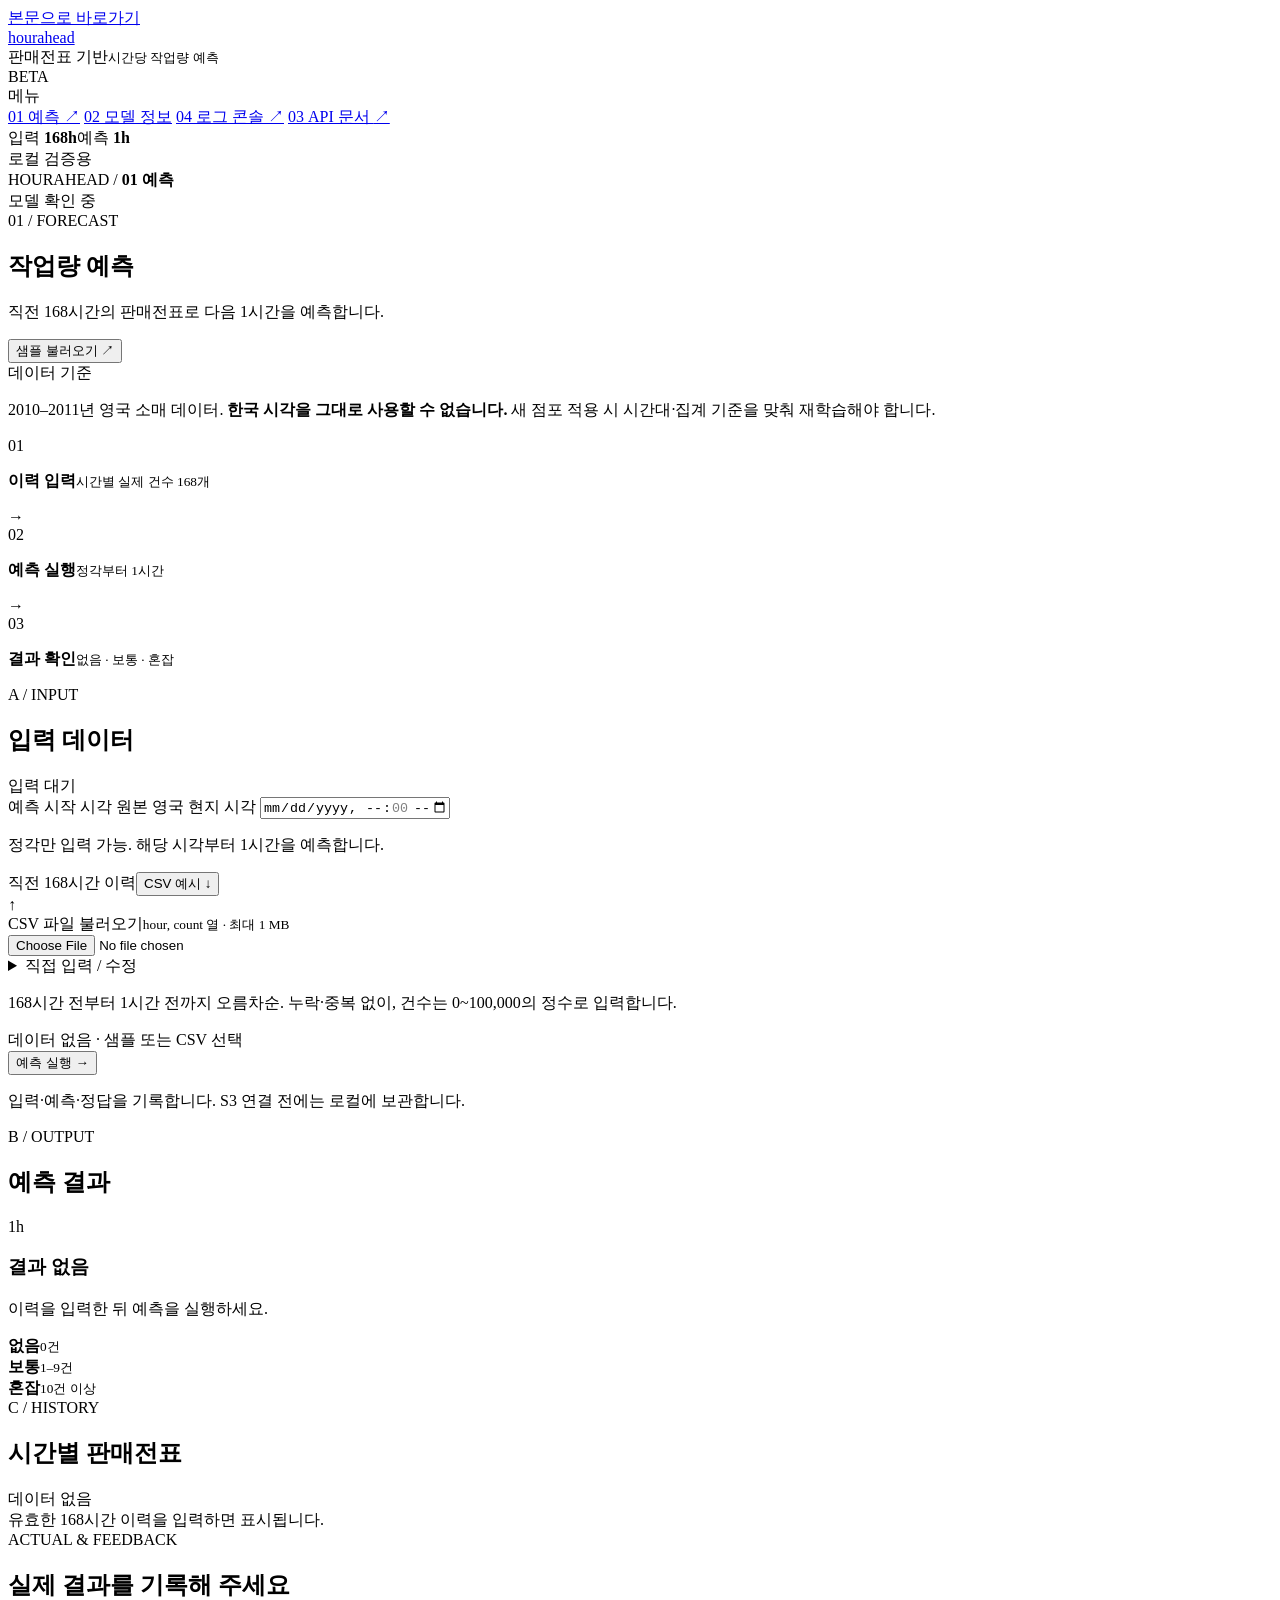
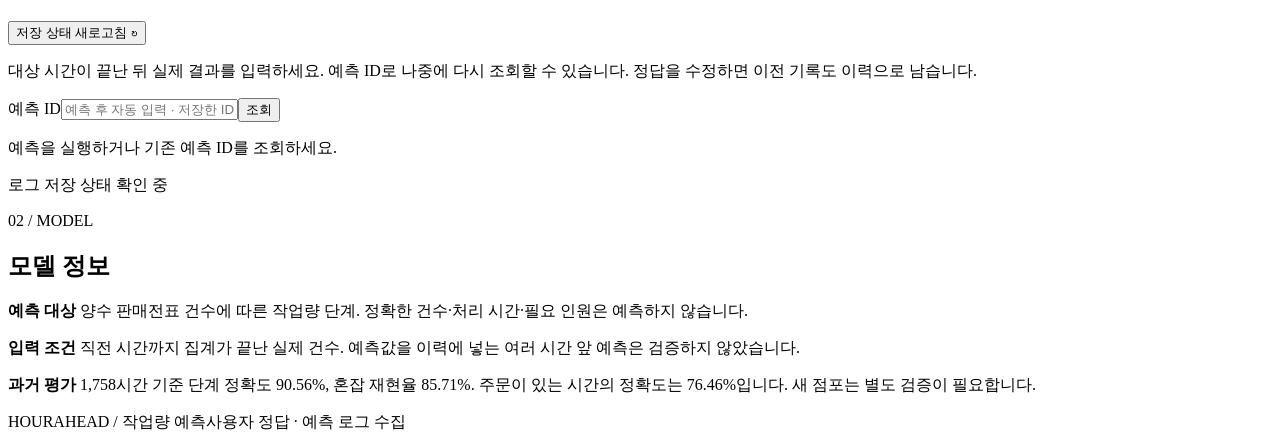
==== workload/static/index.html @ d8a33735 "Add workload dashboard, durable feedback logs and local log console Include independent review fixes" ====
<!doctype html>
<html lang="ko">
<head>
  <meta charset="utf-8">
  <meta name="viewport" content="width=device-width, initial-scale=1">
  <meta name="description" content="직전 168시간의 판매전표로 다음 1시간의 작업량 단계를 예측합니다.">
  <title>Hourahead · 시간당 작업량 예측</title>
  <link rel="icon" href="data:image/svg+xml,%3Csvg xmlns='http://www.w3.org/2000/svg' viewBox='0 0 32 32'%3E%3Crect width='32' height='32' fill='%23f3f0e6'/%3E%3Ccircle cx='12' cy='12' r='9' fill='%23cb3427'/%3E%3Crect x='16' y='16' width='13' height='13' fill='%232149be'/%3E%3C/svg%3E">
  <link rel="stylesheet" href="/static/styles.css">
  <link rel="stylesheet" href="/static/bauhaus.css">
  <script type="module" src="/static/app.mjs"></script>
</head>
<body>
  <a class="skip" href="#main">본문으로 바로가기</a>
  <aside class="sidebar" aria-label="서비스 안내">
    <a class="brand" href="/" aria-label="Hourahead 홈"><span class="brand-icon" aria-hidden="true"></span> hourahead</a>
    <div class="workspace"><div>판매전표 기반<small>시간당 작업량 예측</small></div><span class="version">BETA</span></div>
    <div class="nav-label">메뉴</div>
    <nav>
      <a class="nav-item active" href="#main" aria-current="page"><span aria-hidden="true">01</span> 예측 <span class="nav-arrow" aria-hidden="true">↗</span></a>
      <a class="nav-item" href="#guide"><span aria-hidden="true">02</span> 모델 정보</a>
      <a class="nav-item" href="/log-console"><span aria-hidden="true">04</span> 로그 콘솔 <span class="nav-arrow" aria-hidden="true">↗</span></a>
      <a class="nav-item" href="/docs" target="_blank" rel="noopener"><span aria-hidden="true">03</span> API 문서 <span class="nav-arrow" aria-hidden="true">↗</span></a>
    </nav>
    <div class="sidebar-note"><div class="geometry" aria-hidden="true"><span></span><span></span><span></span></div><div class="side-spec"><span>입력 <strong>168h</strong></span><span>예측 <strong>1h</strong></span></div></div>
    <div class="sidebar-foot"><span class="status-dot" aria-hidden="true"></span> 로컬 검증용</div>
  </aside>
  <div class="page">
    <header class="topbar"><div>HOURAHEAD <span>/</span> <strong>01 예측</strong></div><div id="server-status" class="connection" role="status">모델 확인 중</div></header>
    <main id="main">
      <section class="page-heading">
        <div><div class="eyebrow">01 / FORECAST</div><h1>작업량 예측</h1><p>직전 168시간의 판매전표로 다음 1시간을 예측합니다.</p></div>
        <button id="load-example" class="button secondary" type="button">샘플 불러오기 <span aria-hidden="true">↗</span></button>
      </section>
      <div class="context-strip"><span class="context-label">데이터 기준</span><p>2010–2011년 영국 소매 데이터. <strong>한국 시각을 그대로 사용할 수 없습니다.</strong> 새 점포 적용 시 시간대·집계 기준을 맞춰 재학습해야 합니다.</p></div>
      <section class="workflow" aria-label="예측 방법">
        <div><span class="step-number">01</span><p><strong>이력 입력</strong><small>시간별 실제 건수 168개</small></p></div>
        <span class="step-arrow" aria-hidden="true">→</span>
        <div><span class="step-number">02</span><p><strong>예측 실행</strong><small>정각부터 1시간</small></p></div>
        <span class="step-arrow" aria-hidden="true">→</span>
        <div><span class="step-number">03</span><p><strong>결과 확인</strong><small>없음 · 보통 · 혼잡</small></p></div>
      </section>
      <div class="main-grid">
        <section class="card input-card" aria-labelledby="input-title">
          <div class="card-heading"><div><span class="section-kicker">A / INPUT</span><h2 id="input-title">입력 데이터</h2></div><span id="source-badge" class="tag">입력 대기</span></div>
          <form id="forecast-form">
            <label class="field-label" for="target-hour">예측 시작 시각 <span>원본 영국 현지 시각</span></label>
            <input id="target-hour" name="target_hour" type="datetime-local" step="3600" min="0001-01-08T00:00" max="9999-12-31T23:00" required aria-describedby="target-help">
            <p id="target-help" class="field-help">정각만 입력 가능. 해당 시각부터 1시간을 예측합니다.</p>
            <div class="label-row"><label class="field-label" for="history">직전 168시간 이력</label><button id="download-example" type="button" class="text-button">CSV 예시 ↓</button></div>
            <div class="upload-box"><span class="upload-icon" aria-hidden="true">↑</span><div><label for="csv-file">CSV 파일 불러오기</label><small id="file-name">hour, count 열 · 최대 1 MB</small></div><input id="csv-file" type="file" accept=".csv,text/csv" aria-label="판매전표 CSV 파일 선택"></div>
            <details id="csv-editor"><summary>직접 입력 / 수정</summary><textarea id="history" spellcheck="false" aria-label="판매전표 CSV 내용" aria-describedby="csv-help" placeholder="hour,count&#10;2011-09-20T06:00:00,0&#10;2011-09-20T07:00:00,0&#10;…" rows="7"></textarea></details>
            <p id="csv-help" class="field-help">168시간 전부터 1시간 전까지 오름차순. 누락·중복 없이, 건수는 0~100,000의 정수로 입력합니다.</p>
            <div id="input-status" class="input-status" role="status">데이터 없음 · 샘플 또는 CSV 선택</div>
            <div id="form-error" class="error-message" role="alert" hidden></div>
            <button id="predict-button" type="submit" class="button primary">예측 실행 <span aria-hidden="true">→</span></button>
            <p class="privacy-note">입력·예측·정답을 기록합니다. S3 연결 전에는 로컬에 보관합니다.</p>
          </form>
        </section>
        <section class="card result-card" aria-labelledby="result-title">
          <div class="card-heading"><div><span class="section-kicker">B / OUTPUT</span><h2 id="result-title">예측 결과</h2></div><span class="tag dark">1h</span></div>
          <div id="result-empty" class="result-empty"><div class="empty-art" aria-hidden="true"><span></span><span></span><span></span></div><h3>결과 없음</h3><p>이력을 입력한 뒤 예측을 실행하세요.</p></div>
          <div id="result" hidden aria-live="polite" aria-atomic="true">
            <p id="result-period" class="result-period"></p><div class="stage-line"><h3 id="result-stage"></h3><span id="result-range" class="stage-range"></span></div>
            <p id="result-action" class="result-action"></p>
            <div class="probabilities"><div class="probability-heading">단계별 예측 확률 <span>모델 출력</span></div><div id="probability-bars"></div></div>
            <p class="probability-note">확률은 보정되지 않은 모델 출력이며, 정답을 보장하는 신뢰도가 아닙니다.</p>
            <div class="result-meta"><span id="result-source"></span><span id="result-version"></span></div>
          </div>
          <div class="stage-legend"><div><span class="legend-dot idle"></span><strong>없음</strong><small>0건</small></div><div><span class="legend-dot normal"></span><strong>보통</strong><small>1–9건</small></div><div><span class="legend-dot busy"></span><strong>혼잡</strong><small>10건 이상</small></div></div>
        </section>
      </div>
      <section class="card history-card" aria-labelledby="history-title"><div class="card-heading"><div><span class="section-kicker">C / HISTORY</span><h2 id="history-title">시간별 판매전표</h2></div><span id="history-summary" class="history-summary">데이터 없음</span></div><div id="chart-empty" class="chart-empty">유효한 168시간 이력을 입력하면 표시됩니다.</div><div id="history-chart" hidden></div></section>
      <section class="card feedback-card" aria-labelledby="feedback-title">
        <div class="card-heading"><div><span class="section-kicker">ACTUAL &amp; FEEDBACK</span><h2 id="feedback-title">실제 결과를 기록해 주세요</h2></div><button id="refresh-logs" class="text-button" type="button">저장 상태 새로고침 ↻</button></div>
        <p class="field-help">대상 시간이 끝난 뒤 실제 결과를 입력하세요. 예측 ID로 나중에 다시 조회할 수 있습니다. 정답을 수정하면 이전 기록도 이력으로 남습니다.</p>
        <form id="prediction-lookup" class="lookup-row"><label for="prediction-id" class="field-label">예측 ID</label><input id="prediction-id" type="text" required autocomplete="off" placeholder="예측 후 자동 입력 · 저장한 ID로 다시 조회" pattern="[0-9a-fA-F]{8}-[0-9a-fA-F]{4}-[0-9a-fA-F]{4}-[0-9a-fA-F]{4}-[0-9a-fA-F]{12}"><button id="lookup-button" class="button secondary" type="submit">조회</button></form>
        <p id="feedback-context" class="field-help">예측을 실행하거나 기존 예측 ID를 조회하세요.</p><p id="prediction-delivery" class="field-help"></p>
        <form id="feedback-form" hidden>
          <fieldset id="feedback-fields"><legend>사용자 정답</legend><div class="feedback-fields">
            <div><label for="feedback-kind" class="field-label">정답 입력 방식</label><select id="feedback-kind"><option value="actual_count">실제 판매전표 건수</option><option value="actual_stage">실제 작업량 단계</option><option value="correctness">예측이 맞았나요? (T/F)</option></select></div>
            <div><label for="feedback-count" class="field-label">실제 건수</label><input id="feedback-count" type="number" min="0" max="100000" step="1" required placeholder="예: 12"></div>
            <div hidden><label for="feedback-stage" class="field-label">실제 작업량 단계</label><select id="feedback-stage" required disabled><option value="">선택하세요</option><option value="idle">없음 (0건)</option><option value="normal">보통 (1–9건)</option><option value="busy">혼잡 (10건 이상)</option></select></div>
            <div hidden><label for="feedback-correctness" class="field-label">예측 단계에 대한 사용자 판정</label><select id="feedback-correctness" required disabled><option value="">선택하세요</option><option value="true">맞음 (T)</option><option value="false">틀림 (F)</option></select></div>
          </div></fieldset><p class="field-help">T/F는 예측 단계의 정오 판정입니다. 실제 건수·실제 단계와 구분해서 기록하며, 정답을 모델 입력에 섞지 않습니다.</p>
          <button id="save-feedback" class="button primary" type="submit">정답 저장하기 →</button>
        </form>
        <div id="feedback-error" class="error-message" role="alert" hidden></div><p id="feedback-result" class="feedback-result" role="status"></p><p id="log-summary" class="log-summary" role="status">로그 저장 상태 확인 중</p>
      </section>
      <section id="guide" class="guide"><div><span class="section-kicker">02 / MODEL</span><h2>모델 정보</h2></div><div class="guide-copy"><p><strong>예측 대상</strong> 양수 판매전표 건수에 따른 작업량 단계. 정확한 건수·처리 시간·필요 인원은 예측하지 않습니다.</p><p><strong>입력 조건</strong> 직전 시간까지 집계가 끝난 실제 건수. 예측값을 이력에 넣는 여러 시간 앞 예측은 검증하지 않았습니다.</p><p><strong>과거 평가</strong> 1,758시간 기준 단계 정확도 90.56%, 혼잡 재현율 85.71%. 주문이 있는 시간의 정확도는 76.46%입니다. 새 점포는 별도 검증이 필요합니다.</p></div></section>
      <footer><span>HOURAHEAD <span class="footer-separator">/</span> 작업량 예측</span><span>사용자 정답 · 예측 로그 수집</span></footer>
      <noscript><p class="error-message">이 화면에서 예측하려면 JavaScript를 활성화하세요. API는 /docs에서 확인할 수 있습니다.</p></noscript>
    </main>
  </div>
</body>
</html>
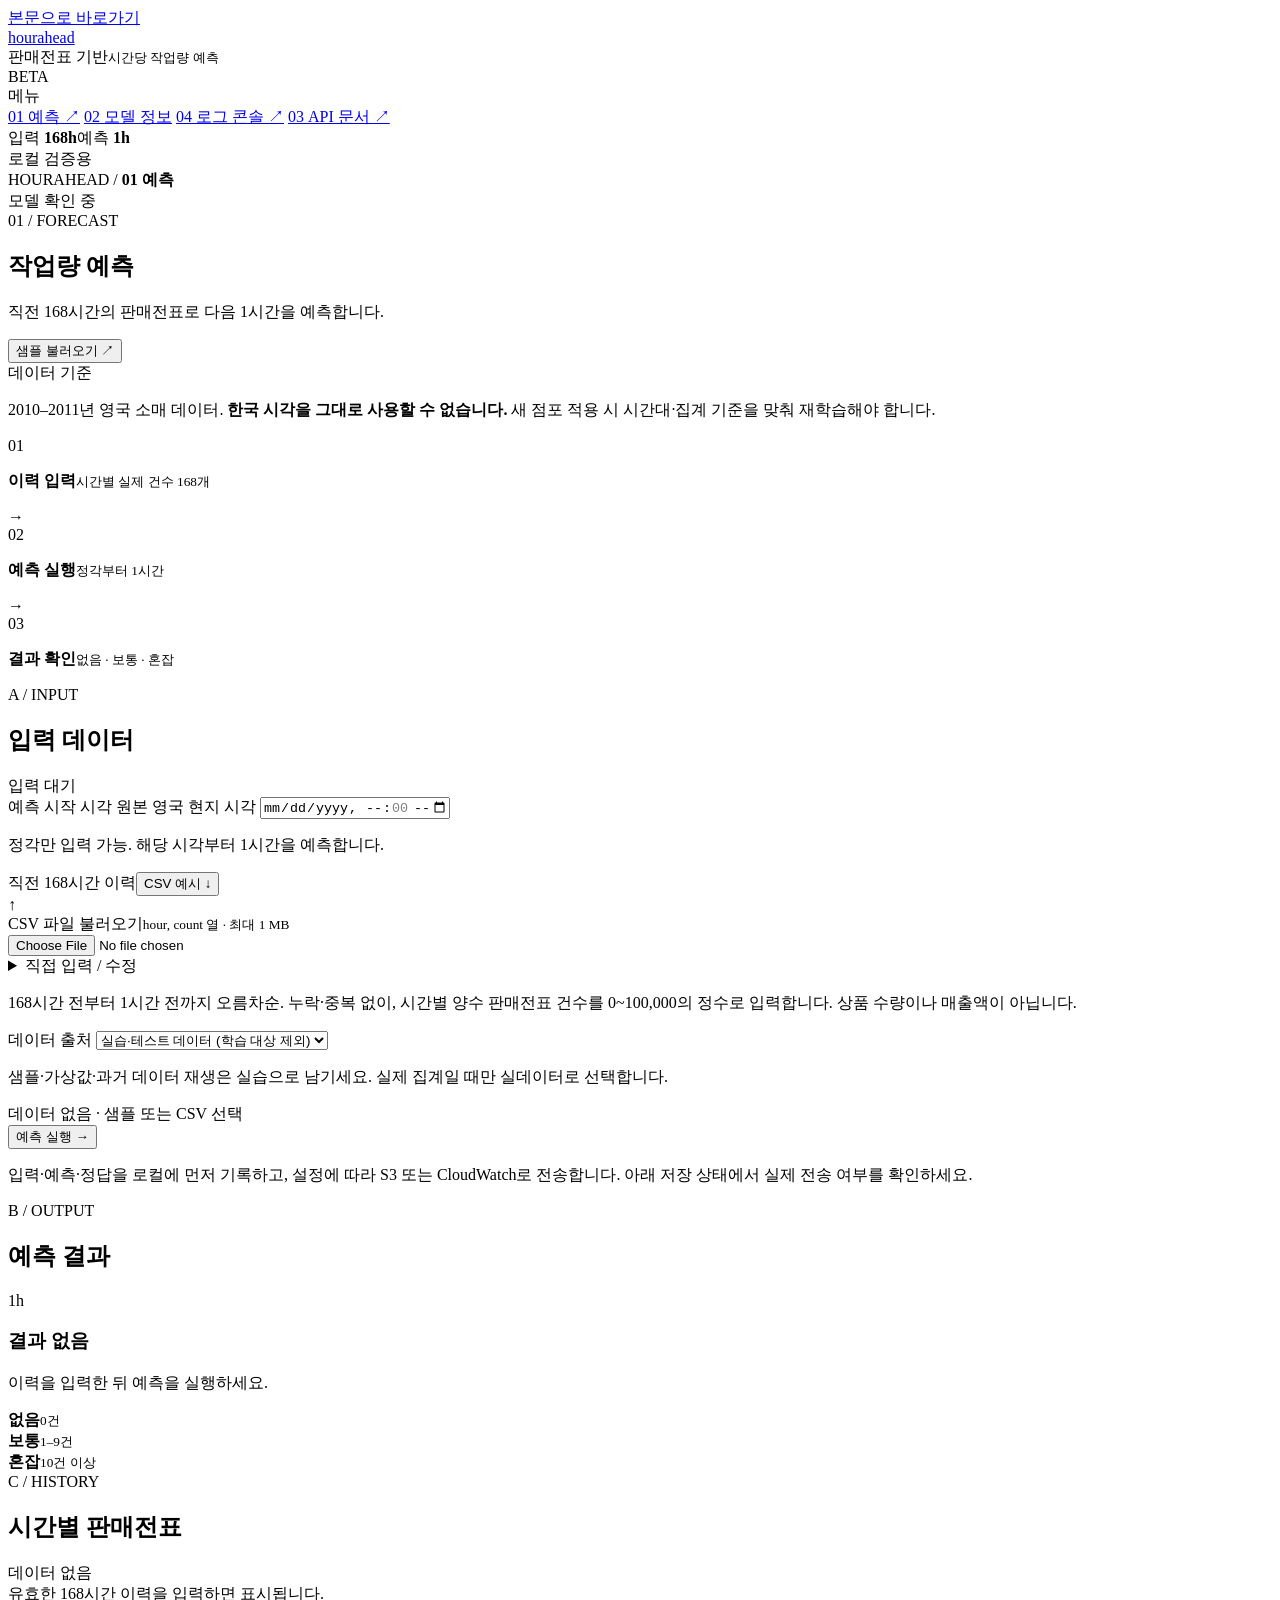
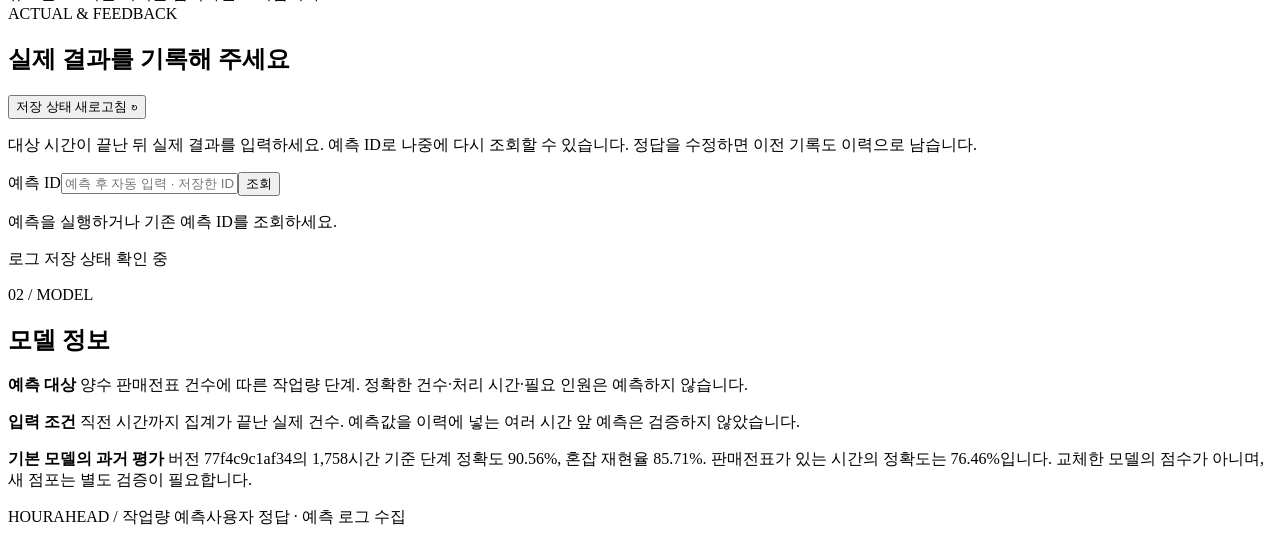
==== commit 0429e7aa: "Align service data provenance and add reproducible Windows recipient deployment" ====
--- a/workload/static/index.html
+++ b/workload/static/index.html
@@ -50,11 +50,14 @@
             <div class="label-row"><label class="field-label" for="history">직전 168시간 이력</label><button id="download-example" type="button" class="text-button">CSV 예시 ↓</button></div>
             <div class="upload-box"><span class="upload-icon" aria-hidden="true">↑</span><div><label for="csv-file">CSV 파일 불러오기</label><small id="file-name">hour, count 열 · 최대 1 MB</small></div><input id="csv-file" type="file" accept=".csv,text/csv" aria-label="판매전표 CSV 파일 선택"></div>
             <details id="csv-editor"><summary>직접 입력 / 수정</summary><textarea id="history" spellcheck="false" aria-label="판매전표 CSV 내용" aria-describedby="csv-help" placeholder="hour,count&#10;2011-09-20T06:00:00,0&#10;2011-09-20T07:00:00,0&#10;…" rows="7"></textarea></details>
-            <p id="csv-help" class="field-help">168시간 전부터 1시간 전까지 오름차순. 누락·중복 없이, 건수는 0~100,000의 정수로 입력합니다.</p>
+            <p id="csv-help" class="field-help">168시간 전부터 1시간 전까지 오름차순. 누락·중복 없이, 시간별 양수 판매전표 건수를 0~100,000의 정수로 입력합니다. 상품 수량이나 매출액이 아닙니다.</p>
+            <label class="field-label" for="data-source">데이터 출처</label>
+            <select id="data-source" class="data-source-select" aria-describedby="source-help"><option value="demo" selected>실습·테스트 데이터 (학습 대상 제외)</option><option value="user">확인된 실제 판매 집계</option></select>
+            <p id="source-help" class="field-help">샘플·가상값·과거 데이터 재생은 실습으로 남기세요. 실제 집계일 때만 실데이터로 선택합니다.</p>
             <div id="input-status" class="input-status" role="status">데이터 없음 · 샘플 또는 CSV 선택</div>
             <div id="form-error" class="error-message" role="alert" hidden></div>
             <button id="predict-button" type="submit" class="button primary">예측 실행 <span aria-hidden="true">→</span></button>
-            <p class="privacy-note">입력·예측·정답을 기록합니다. S3 연결 전에는 로컬에 보관합니다.</p>
+            <p class="privacy-note">입력·예측·정답을 로컬에 먼저 기록하고, 설정에 따라 S3 또는 CloudWatch로 전송합니다. 아래 저장 상태에서 실제 전송 여부를 확인하세요.</p>
           </form>
         </section>
         <section class="card result-card" aria-labelledby="result-title">
@@ -87,7 +90,7 @@
         </form>
         <div id="feedback-error" class="error-message" role="alert" hidden></div><p id="feedback-result" class="feedback-result" role="status"></p><p id="log-summary" class="log-summary" role="status">로그 저장 상태 확인 중</p>
       </section>
-      <section id="guide" class="guide"><div><span class="section-kicker">02 / MODEL</span><h2>모델 정보</h2></div><div class="guide-copy"><p><strong>예측 대상</strong> 양수 판매전표 건수에 따른 작업량 단계. 정확한 건수·처리 시간·필요 인원은 예측하지 않습니다.</p><p><strong>입력 조건</strong> 직전 시간까지 집계가 끝난 실제 건수. 예측값을 이력에 넣는 여러 시간 앞 예측은 검증하지 않았습니다.</p><p><strong>과거 평가</strong> 1,758시간 기준 단계 정확도 90.56%, 혼잡 재현율 85.71%. 주문이 있는 시간의 정확도는 76.46%입니다. 새 점포는 별도 검증이 필요합니다.</p></div></section>
+      <section id="guide" class="guide"><div><span class="section-kicker">02 / MODEL</span><h2>모델 정보</h2></div><div class="guide-copy"><p><strong>예측 대상</strong> 양수 판매전표 건수에 따른 작업량 단계. 정확한 건수·처리 시간·필요 인원은 예측하지 않습니다.</p><p><strong>입력 조건</strong> 직전 시간까지 집계가 끝난 실제 건수. 예측값을 이력에 넣는 여러 시간 앞 예측은 검증하지 않았습니다.</p><p><strong>기본 모델의 과거 평가</strong> 버전 77f4c9c1af34의 1,758시간 기준 단계 정확도 90.56%, 혼잡 재현율 85.71%. 판매전표가 있는 시간의 정확도는 76.46%입니다. 교체한 모델의 점수가 아니며, 새 점포는 별도 검증이 필요합니다.</p></div></section>
       <footer><span>HOURAHEAD <span class="footer-separator">/</span> 작업량 예측</span><span>사용자 정답 · 예측 로그 수집</span></footer>
       <noscript><p class="error-message">이 화면에서 예측하려면 JavaScript를 활성화하세요. API는 /docs에서 확인할 수 있습니다.</p></noscript>
     </main>
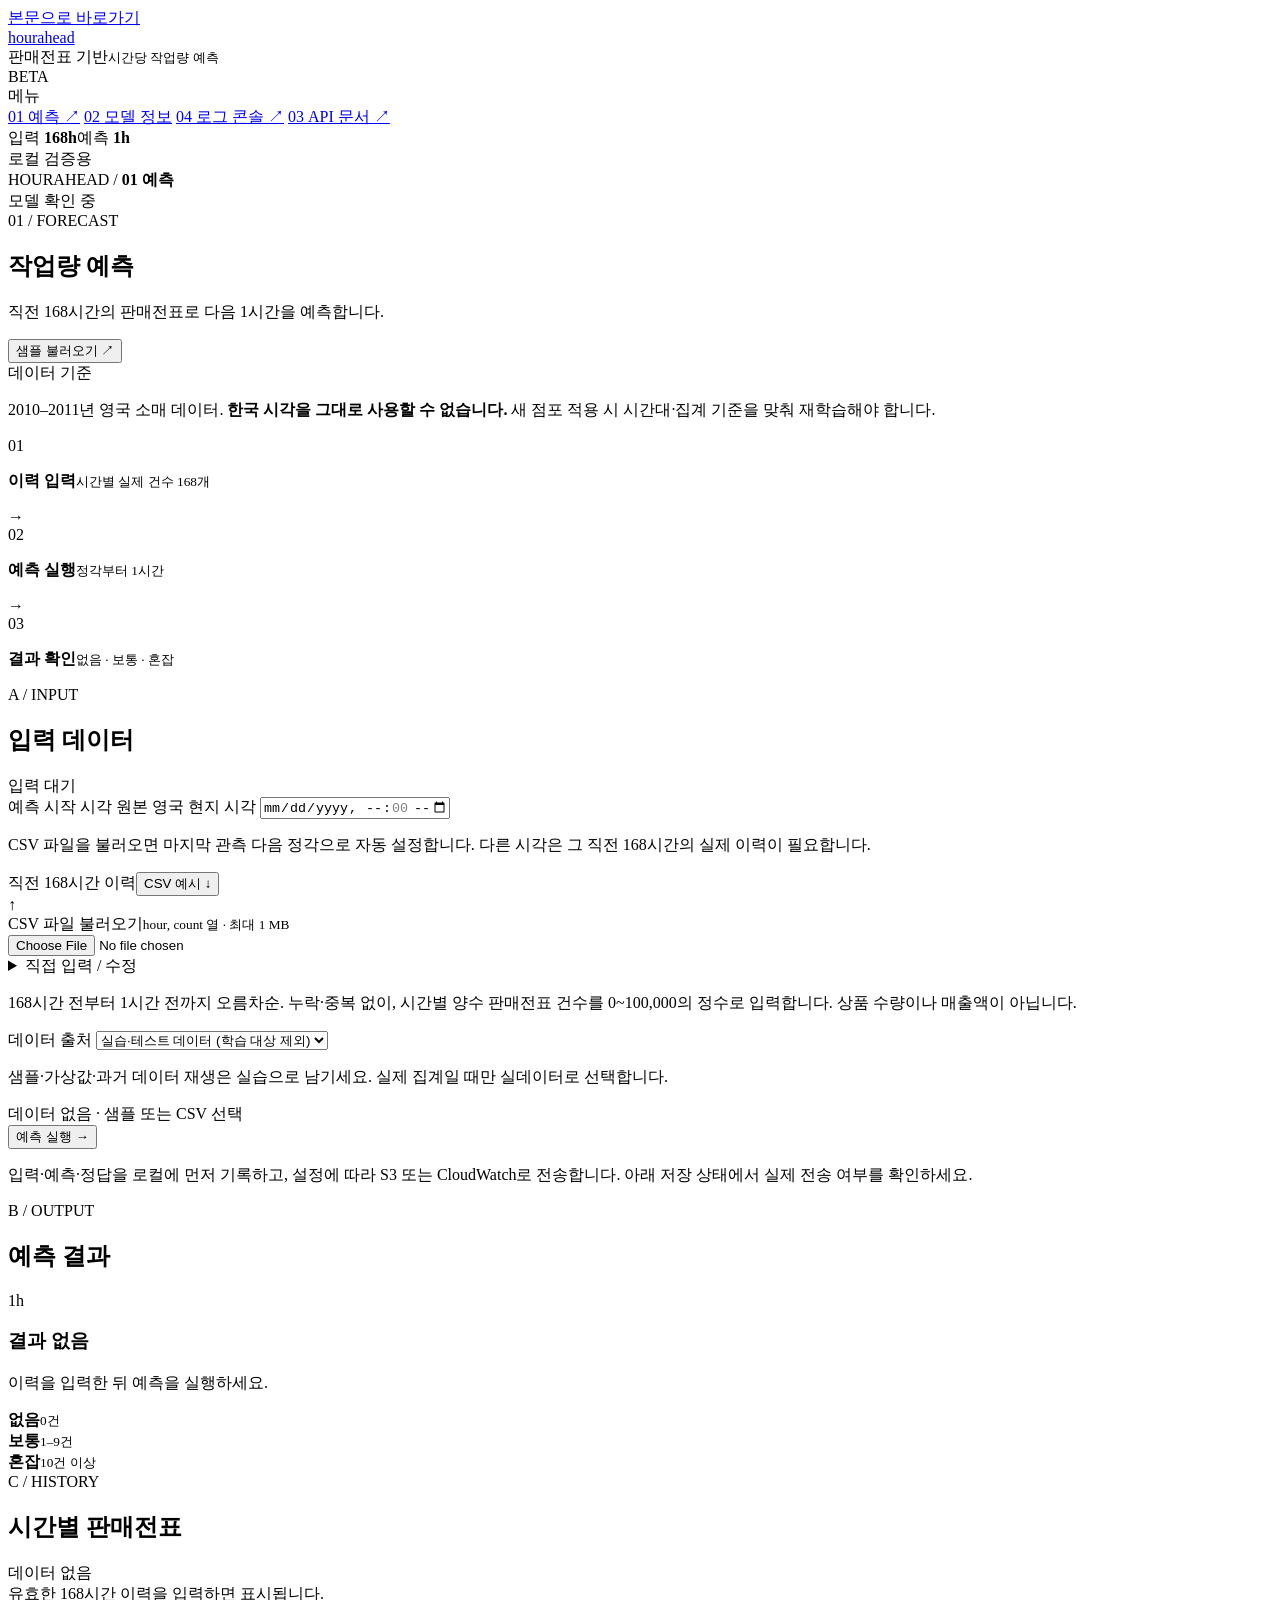
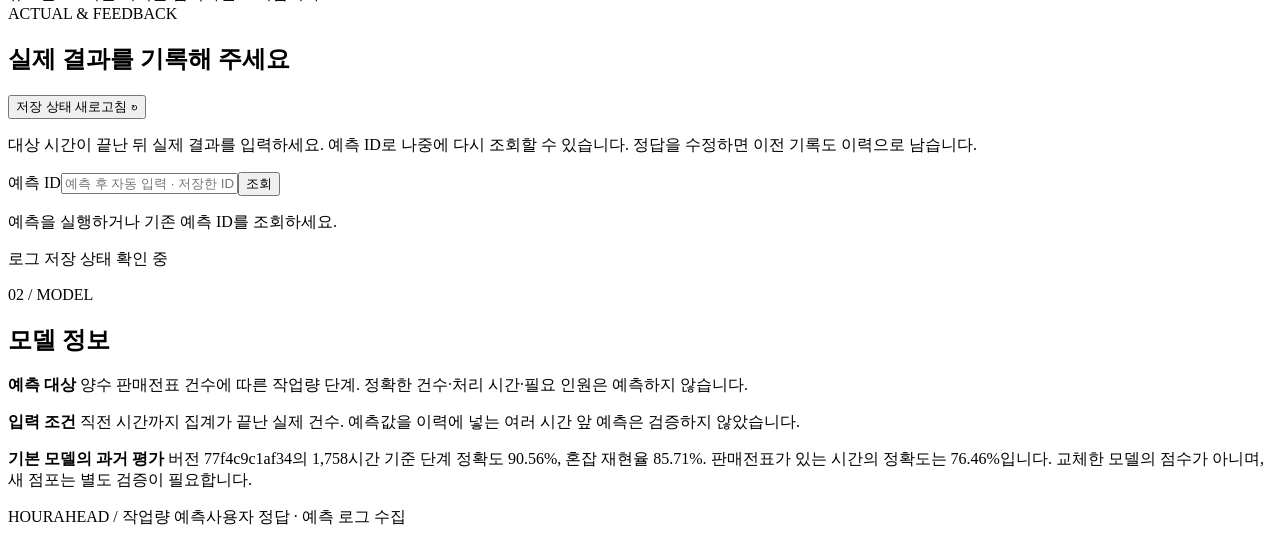
==== commit 2478cd9a: "fix: align forecast time with uploaded hourly history" ====
--- a/workload/static/index.html
+++ b/workload/static/index.html
@@ -46,7 +46,7 @@
           <form id="forecast-form">
             <label class="field-label" for="target-hour">예측 시작 시각 <span>원본 영국 현지 시각</span></label>
             <input id="target-hour" name="target_hour" type="datetime-local" step="3600" min="0001-01-08T00:00" max="9999-12-31T23:00" required aria-describedby="target-help">
-            <p id="target-help" class="field-help">정각만 입력 가능. 해당 시각부터 1시간을 예측합니다.</p>
+            <p id="target-help" class="field-help">CSV 파일을 불러오면 마지막 관측 다음 정각으로 자동 설정합니다. 다른 시각은 그 직전 168시간의 실제 이력이 필요합니다.</p>
             <div class="label-row"><label class="field-label" for="history">직전 168시간 이력</label><button id="download-example" type="button" class="text-button">CSV 예시 ↓</button></div>
             <div class="upload-box"><span class="upload-icon" aria-hidden="true">↑</span><div><label for="csv-file">CSV 파일 불러오기</label><small id="file-name">hour, count 열 · 최대 1 MB</small></div><input id="csv-file" type="file" accept=".csv,text/csv" aria-label="판매전표 CSV 파일 선택"></div>
             <details id="csv-editor"><summary>직접 입력 / 수정</summary><textarea id="history" spellcheck="false" aria-label="판매전표 CSV 내용" aria-describedby="csv-help" placeholder="hour,count&#10;2011-09-20T06:00:00,0&#10;2011-09-20T07:00:00,0&#10;…" rows="7"></textarea></details>
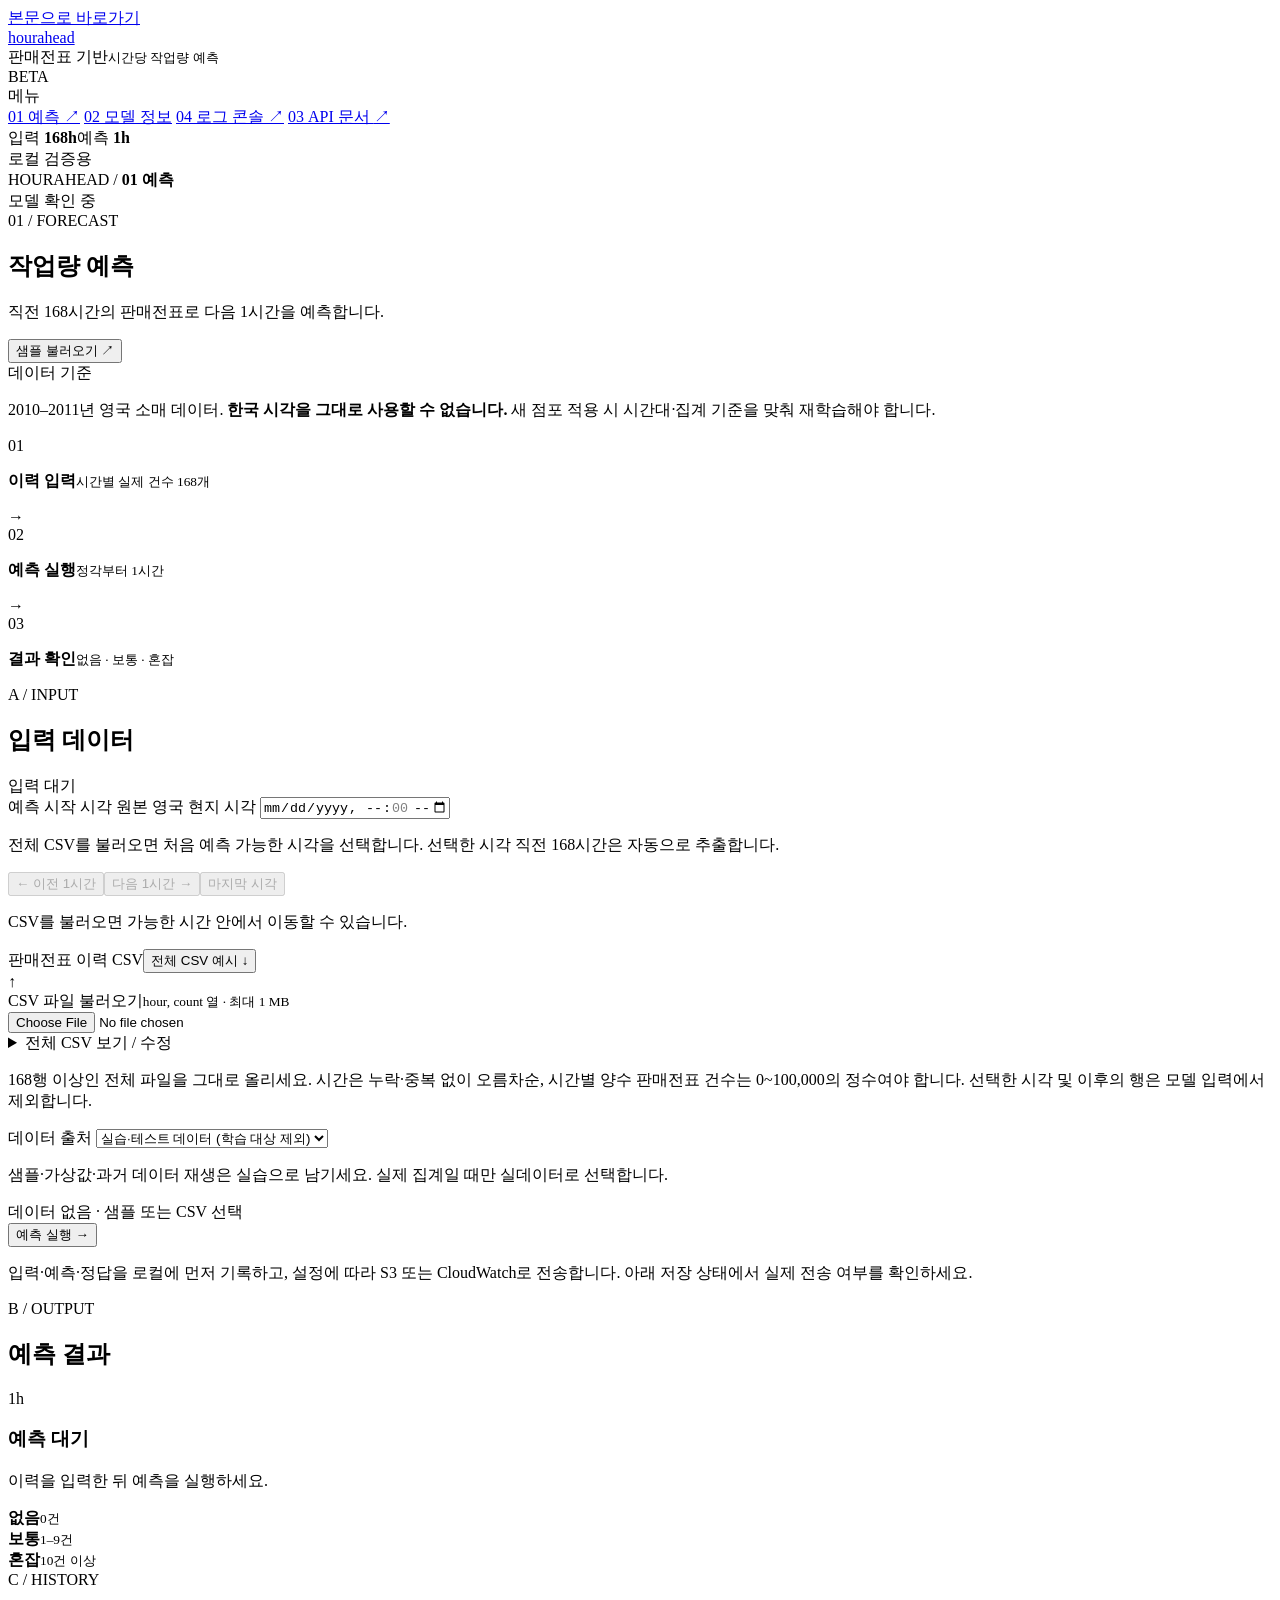
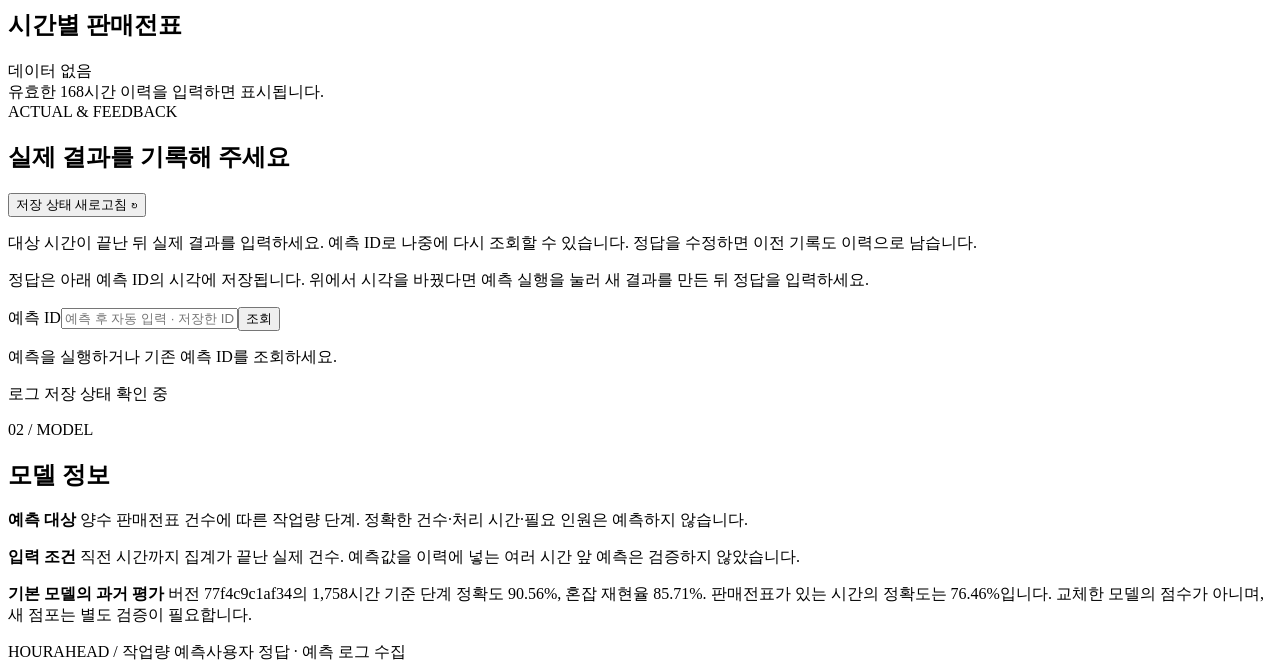
==== commit 0e8858a2: "feat: browse hourly forecasts from complete CSV history" ====
--- a/workload/static/index.html
+++ b/workload/static/index.html
@@ -46,11 +46,13 @@
           <form id="forecast-form">
             <label class="field-label" for="target-hour">예측 시작 시각 <span>원본 영국 현지 시각</span></label>
             <input id="target-hour" name="target_hour" type="datetime-local" step="3600" min="0001-01-08T00:00" max="9999-12-31T23:00" required aria-describedby="target-help">
-            <p id="target-help" class="field-help">CSV 파일을 불러오면 마지막 관측 다음 정각으로 자동 설정합니다. 다른 시각은 그 직전 168시간의 실제 이력이 필요합니다.</p>
-            <div class="label-row"><label class="field-label" for="history">직전 168시간 이력</label><button id="download-example" type="button" class="text-button">CSV 예시 ↓</button></div>
+            <p id="target-help" class="field-help">전체 CSV를 불러오면 처음 예측 가능한 시각을 선택합니다. 선택한 시각 직전 168시간은 자동으로 추출합니다.</p>
+            <div class="hour-navigation" role="group" aria-label="예측 시각 이동"><button id="previous-hour" type="button" disabled>← 이전 1시간</button><button id="next-hour" type="button" disabled>다음 1시간 →</button><button id="latest-hour" type="button" disabled>마지막 시각</button></div>
+            <p id="navigation-note" class="field-help">CSV를 불러오면 가능한 시간 안에서 이동할 수 있습니다.</p>
+            <div class="label-row"><label class="field-label" for="history">판매전표 이력 CSV</label><button id="download-example" type="button" class="text-button">전체 CSV 예시 ↓</button></div>
             <div class="upload-box"><span class="upload-icon" aria-hidden="true">↑</span><div><label for="csv-file">CSV 파일 불러오기</label><small id="file-name">hour, count 열 · 최대 1 MB</small></div><input id="csv-file" type="file" accept=".csv,text/csv" aria-label="판매전표 CSV 파일 선택"></div>
-            <details id="csv-editor"><summary>직접 입력 / 수정</summary><textarea id="history" spellcheck="false" aria-label="판매전표 CSV 내용" aria-describedby="csv-help" placeholder="hour,count&#10;2011-09-20T06:00:00,0&#10;2011-09-20T07:00:00,0&#10;…" rows="7"></textarea></details>
-            <p id="csv-help" class="field-help">168시간 전부터 1시간 전까지 오름차순. 누락·중복 없이, 시간별 양수 판매전표 건수를 0~100,000의 정수로 입력합니다. 상품 수량이나 매출액이 아닙니다.</p>
+            <details id="csv-editor"><summary>전체 CSV 보기 / 수정</summary><textarea id="history" spellcheck="false" aria-label="판매전표 CSV 내용" aria-describedby="csv-help" placeholder="hour,count&#10;2011-09-20T06:00:00,0&#10;2011-09-20T07:00:00,0&#10;…" rows="7"></textarea></details>
+            <p id="csv-help" class="field-help">168행 이상인 전체 파일을 그대로 올리세요. 시간은 누락·중복 없이 오름차순, 시간별 양수 판매전표 건수는 0~100,000의 정수여야 합니다. 선택한 시각 및 이후의 행은 모델 입력에서 제외합니다.</p>
             <label class="field-label" for="data-source">데이터 출처</label>
             <select id="data-source" class="data-source-select" aria-describedby="source-help"><option value="demo" selected>실습·테스트 데이터 (학습 대상 제외)</option><option value="user">확인된 실제 판매 집계</option></select>
             <p id="source-help" class="field-help">샘플·가상값·과거 데이터 재생은 실습으로 남기세요. 실제 집계일 때만 실데이터로 선택합니다.</p>
@@ -62,7 +64,7 @@
         </section>
         <section class="card result-card" aria-labelledby="result-title">
           <div class="card-heading"><div><span class="section-kicker">B / OUTPUT</span><h2 id="result-title">예측 결과</h2></div><span class="tag dark">1h</span></div>
-          <div id="result-empty" class="result-empty"><div class="empty-art" aria-hidden="true"><span></span><span></span><span></span></div><h3>결과 없음</h3><p>이력을 입력한 뒤 예측을 실행하세요.</p></div>
+          <div id="result-empty" class="result-empty"><div class="empty-art" aria-hidden="true"><span></span><span></span><span></span></div><h3 id="result-empty-title">예측 대기</h3><p id="result-empty-message">이력을 입력한 뒤 예측을 실행하세요.</p></div>
           <div id="result" hidden aria-live="polite" aria-atomic="true">
             <p id="result-period" class="result-period"></p><div class="stage-line"><h3 id="result-stage"></h3><span id="result-range" class="stage-range"></span></div>
             <p id="result-action" class="result-action"></p>
@@ -77,6 +79,7 @@
       <section class="card feedback-card" aria-labelledby="feedback-title">
         <div class="card-heading"><div><span class="section-kicker">ACTUAL &amp; FEEDBACK</span><h2 id="feedback-title">실제 결과를 기록해 주세요</h2></div><button id="refresh-logs" class="text-button" type="button">저장 상태 새로고침 ↻</button></div>
         <p class="field-help">대상 시간이 끝난 뒤 실제 결과를 입력하세요. 예측 ID로 나중에 다시 조회할 수 있습니다. 정답을 수정하면 이전 기록도 이력으로 남습니다.</p>
+        <p class="field-help">정답은 아래 예측 ID의 시각에 저장됩니다. 위에서 시각을 바꿨다면 예측 실행을 눌러 새 결과를 만든 뒤 정답을 입력하세요.</p>
         <form id="prediction-lookup" class="lookup-row"><label for="prediction-id" class="field-label">예측 ID</label><input id="prediction-id" type="text" required autocomplete="off" placeholder="예측 후 자동 입력 · 저장한 ID로 다시 조회" pattern="[0-9a-fA-F]{8}-[0-9a-fA-F]{4}-[0-9a-fA-F]{4}-[0-9a-fA-F]{4}-[0-9a-fA-F]{12}"><button id="lookup-button" class="button secondary" type="submit">조회</button></form>
         <p id="feedback-context" class="field-help">예측을 실행하거나 기존 예측 ID를 조회하세요.</p><p id="prediction-delivery" class="field-help"></p>
         <form id="feedback-form" hidden>
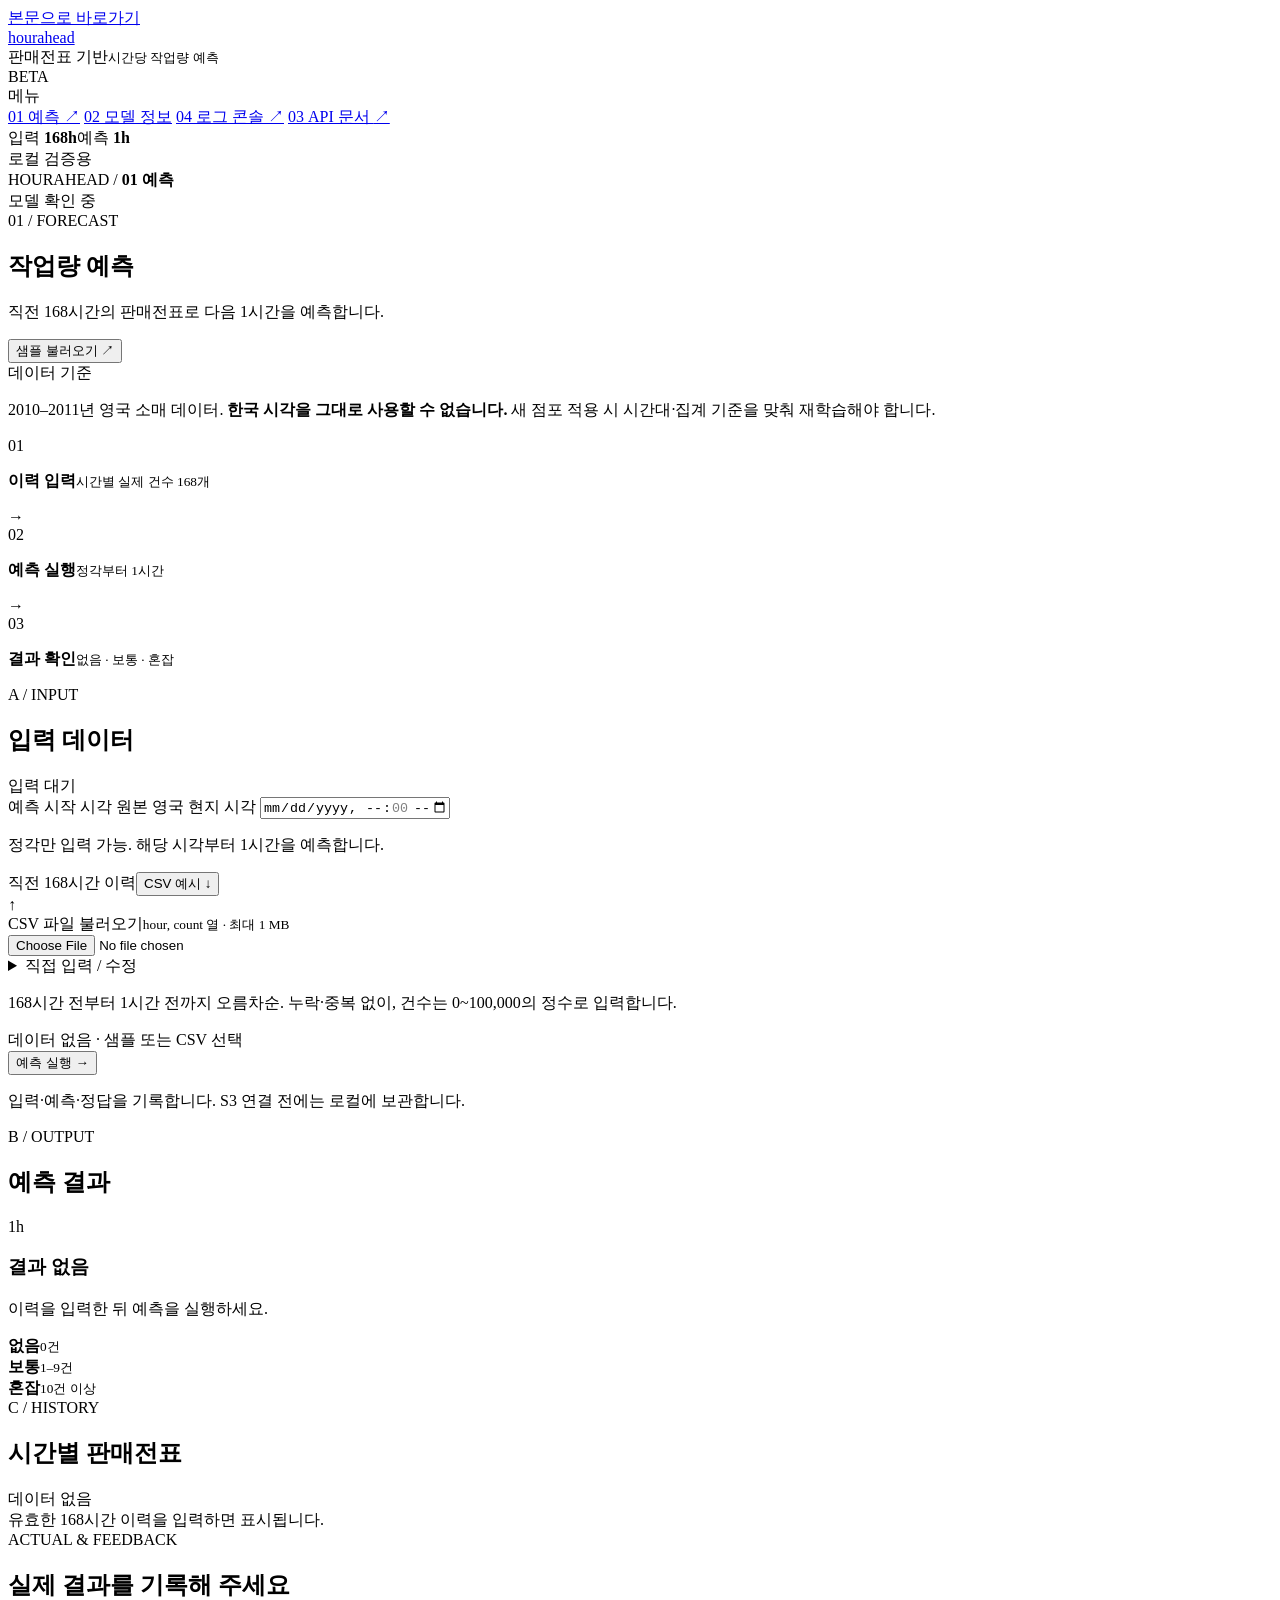
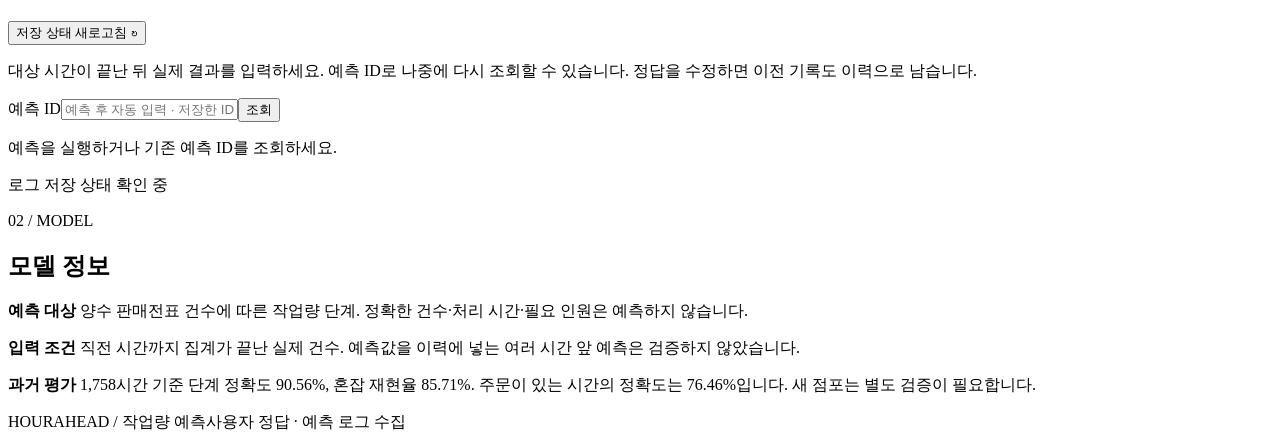
==== commit ce4757bd: "Merge pull request #3 from WHC-MTSC/feature/workload-ui-log-console 예측·정답 입력 화면과 로그 수집 및 로컬 로그 콘솔" ====
--- a/workload/static/index.html
+++ b/workload/static/index.html
@@ -46,25 +46,20 @@
           <form id="forecast-form">
             <label class="field-label" for="target-hour">예측 시작 시각 <span>원본 영국 현지 시각</span></label>
             <input id="target-hour" name="target_hour" type="datetime-local" step="3600" min="0001-01-08T00:00" max="9999-12-31T23:00" required aria-describedby="target-help">
-            <p id="target-help" class="field-help">전체 CSV를 불러오면 처음 예측 가능한 시각을 선택합니다. 선택한 시각 직전 168시간은 자동으로 추출합니다.</p>
-            <div class="hour-navigation" role="group" aria-label="예측 시각 이동"><button id="previous-hour" type="button" disabled>← 이전 1시간</button><button id="next-hour" type="button" disabled>다음 1시간 →</button><button id="latest-hour" type="button" disabled>마지막 시각</button></div>
-            <p id="navigation-note" class="field-help">CSV를 불러오면 가능한 시간 안에서 이동할 수 있습니다.</p>
-            <div class="label-row"><label class="field-label" for="history">판매전표 이력 CSV</label><button id="download-example" type="button" class="text-button">전체 CSV 예시 ↓</button></div>
+            <p id="target-help" class="field-help">정각만 입력 가능. 해당 시각부터 1시간을 예측합니다.</p>
+            <div class="label-row"><label class="field-label" for="history">직전 168시간 이력</label><button id="download-example" type="button" class="text-button">CSV 예시 ↓</button></div>
             <div class="upload-box"><span class="upload-icon" aria-hidden="true">↑</span><div><label for="csv-file">CSV 파일 불러오기</label><small id="file-name">hour, count 열 · 최대 1 MB</small></div><input id="csv-file" type="file" accept=".csv,text/csv" aria-label="판매전표 CSV 파일 선택"></div>
-            <details id="csv-editor"><summary>전체 CSV 보기 / 수정</summary><textarea id="history" spellcheck="false" aria-label="판매전표 CSV 내용" aria-describedby="csv-help" placeholder="hour,count&#10;2011-09-20T06:00:00,0&#10;2011-09-20T07:00:00,0&#10;…" rows="7"></textarea></details>
-            <p id="csv-help" class="field-help">168행 이상인 전체 파일을 그대로 올리세요. 시간은 누락·중복 없이 오름차순, 시간별 양수 판매전표 건수는 0~100,000의 정수여야 합니다. 선택한 시각 및 이후의 행은 모델 입력에서 제외합니다.</p>
-            <label class="field-label" for="data-source">데이터 출처</label>
-            <select id="data-source" class="data-source-select" aria-describedby="source-help"><option value="demo" selected>실습·테스트 데이터 (학습 대상 제외)</option><option value="user">확인된 실제 판매 집계</option></select>
-            <p id="source-help" class="field-help">샘플·가상값·과거 데이터 재생은 실습으로 남기세요. 실제 집계일 때만 실데이터로 선택합니다.</p>
+            <details id="csv-editor"><summary>직접 입력 / 수정</summary><textarea id="history" spellcheck="false" aria-label="판매전표 CSV 내용" aria-describedby="csv-help" placeholder="hour,count&#10;2011-09-20T06:00:00,0&#10;2011-09-20T07:00:00,0&#10;…" rows="7"></textarea></details>
+            <p id="csv-help" class="field-help">168시간 전부터 1시간 전까지 오름차순. 누락·중복 없이, 건수는 0~100,000의 정수로 입력합니다.</p>
             <div id="input-status" class="input-status" role="status">데이터 없음 · 샘플 또는 CSV 선택</div>
             <div id="form-error" class="error-message" role="alert" hidden></div>
             <button id="predict-button" type="submit" class="button primary">예측 실행 <span aria-hidden="true">→</span></button>
-            <p class="privacy-note">입력·예측·정답을 로컬에 먼저 기록하고, 설정에 따라 S3 또는 CloudWatch로 전송합니다. 아래 저장 상태에서 실제 전송 여부를 확인하세요.</p>
+            <p class="privacy-note">입력·예측·정답을 기록합니다. S3 연결 전에는 로컬에 보관합니다.</p>
           </form>
         </section>
         <section class="card result-card" aria-labelledby="result-title">
           <div class="card-heading"><div><span class="section-kicker">B / OUTPUT</span><h2 id="result-title">예측 결과</h2></div><span class="tag dark">1h</span></div>
-          <div id="result-empty" class="result-empty"><div class="empty-art" aria-hidden="true"><span></span><span></span><span></span></div><h3 id="result-empty-title">예측 대기</h3><p id="result-empty-message">이력을 입력한 뒤 예측을 실행하세요.</p></div>
+          <div id="result-empty" class="result-empty"><div class="empty-art" aria-hidden="true"><span></span><span></span><span></span></div><h3>결과 없음</h3><p>이력을 입력한 뒤 예측을 실행하세요.</p></div>
           <div id="result" hidden aria-live="polite" aria-atomic="true">
             <p id="result-period" class="result-period"></p><div class="stage-line"><h3 id="result-stage"></h3><span id="result-range" class="stage-range"></span></div>
             <p id="result-action" class="result-action"></p>
@@ -79,7 +74,6 @@
       <section class="card feedback-card" aria-labelledby="feedback-title">
         <div class="card-heading"><div><span class="section-kicker">ACTUAL &amp; FEEDBACK</span><h2 id="feedback-title">실제 결과를 기록해 주세요</h2></div><button id="refresh-logs" class="text-button" type="button">저장 상태 새로고침 ↻</button></div>
         <p class="field-help">대상 시간이 끝난 뒤 실제 결과를 입력하세요. 예측 ID로 나중에 다시 조회할 수 있습니다. 정답을 수정하면 이전 기록도 이력으로 남습니다.</p>
-        <p class="field-help">정답은 아래 예측 ID의 시각에 저장됩니다. 위에서 시각을 바꿨다면 예측 실행을 눌러 새 결과를 만든 뒤 정답을 입력하세요.</p>
         <form id="prediction-lookup" class="lookup-row"><label for="prediction-id" class="field-label">예측 ID</label><input id="prediction-id" type="text" required autocomplete="off" placeholder="예측 후 자동 입력 · 저장한 ID로 다시 조회" pattern="[0-9a-fA-F]{8}-[0-9a-fA-F]{4}-[0-9a-fA-F]{4}-[0-9a-fA-F]{4}-[0-9a-fA-F]{12}"><button id="lookup-button" class="button secondary" type="submit">조회</button></form>
         <p id="feedback-context" class="field-help">예측을 실행하거나 기존 예측 ID를 조회하세요.</p><p id="prediction-delivery" class="field-help"></p>
         <form id="feedback-form" hidden>
@@ -93,7 +87,7 @@
         </form>
         <div id="feedback-error" class="error-message" role="alert" hidden></div><p id="feedback-result" class="feedback-result" role="status"></p><p id="log-summary" class="log-summary" role="status">로그 저장 상태 확인 중</p>
       </section>
-      <section id="guide" class="guide"><div><span class="section-kicker">02 / MODEL</span><h2>모델 정보</h2></div><div class="guide-copy"><p><strong>예측 대상</strong> 양수 판매전표 건수에 따른 작업량 단계. 정확한 건수·처리 시간·필요 인원은 예측하지 않습니다.</p><p><strong>입력 조건</strong> 직전 시간까지 집계가 끝난 실제 건수. 예측값을 이력에 넣는 여러 시간 앞 예측은 검증하지 않았습니다.</p><p><strong>기본 모델의 과거 평가</strong> 버전 77f4c9c1af34의 1,758시간 기준 단계 정확도 90.56%, 혼잡 재현율 85.71%. 판매전표가 있는 시간의 정확도는 76.46%입니다. 교체한 모델의 점수가 아니며, 새 점포는 별도 검증이 필요합니다.</p></div></section>
+      <section id="guide" class="guide"><div><span class="section-kicker">02 / MODEL</span><h2>모델 정보</h2></div><div class="guide-copy"><p><strong>예측 대상</strong> 양수 판매전표 건수에 따른 작업량 단계. 정확한 건수·처리 시간·필요 인원은 예측하지 않습니다.</p><p><strong>입력 조건</strong> 직전 시간까지 집계가 끝난 실제 건수. 예측값을 이력에 넣는 여러 시간 앞 예측은 검증하지 않았습니다.</p><p><strong>과거 평가</strong> 1,758시간 기준 단계 정확도 90.56%, 혼잡 재현율 85.71%. 주문이 있는 시간의 정확도는 76.46%입니다. 새 점포는 별도 검증이 필요합니다.</p></div></section>
       <footer><span>HOURAHEAD <span class="footer-separator">/</span> 작업량 예측</span><span>사용자 정답 · 예측 로그 수집</span></footer>
       <noscript><p class="error-message">이 화면에서 예측하려면 JavaScript를 활성화하세요. API는 /docs에서 확인할 수 있습니다.</p></noscript>
     </main>
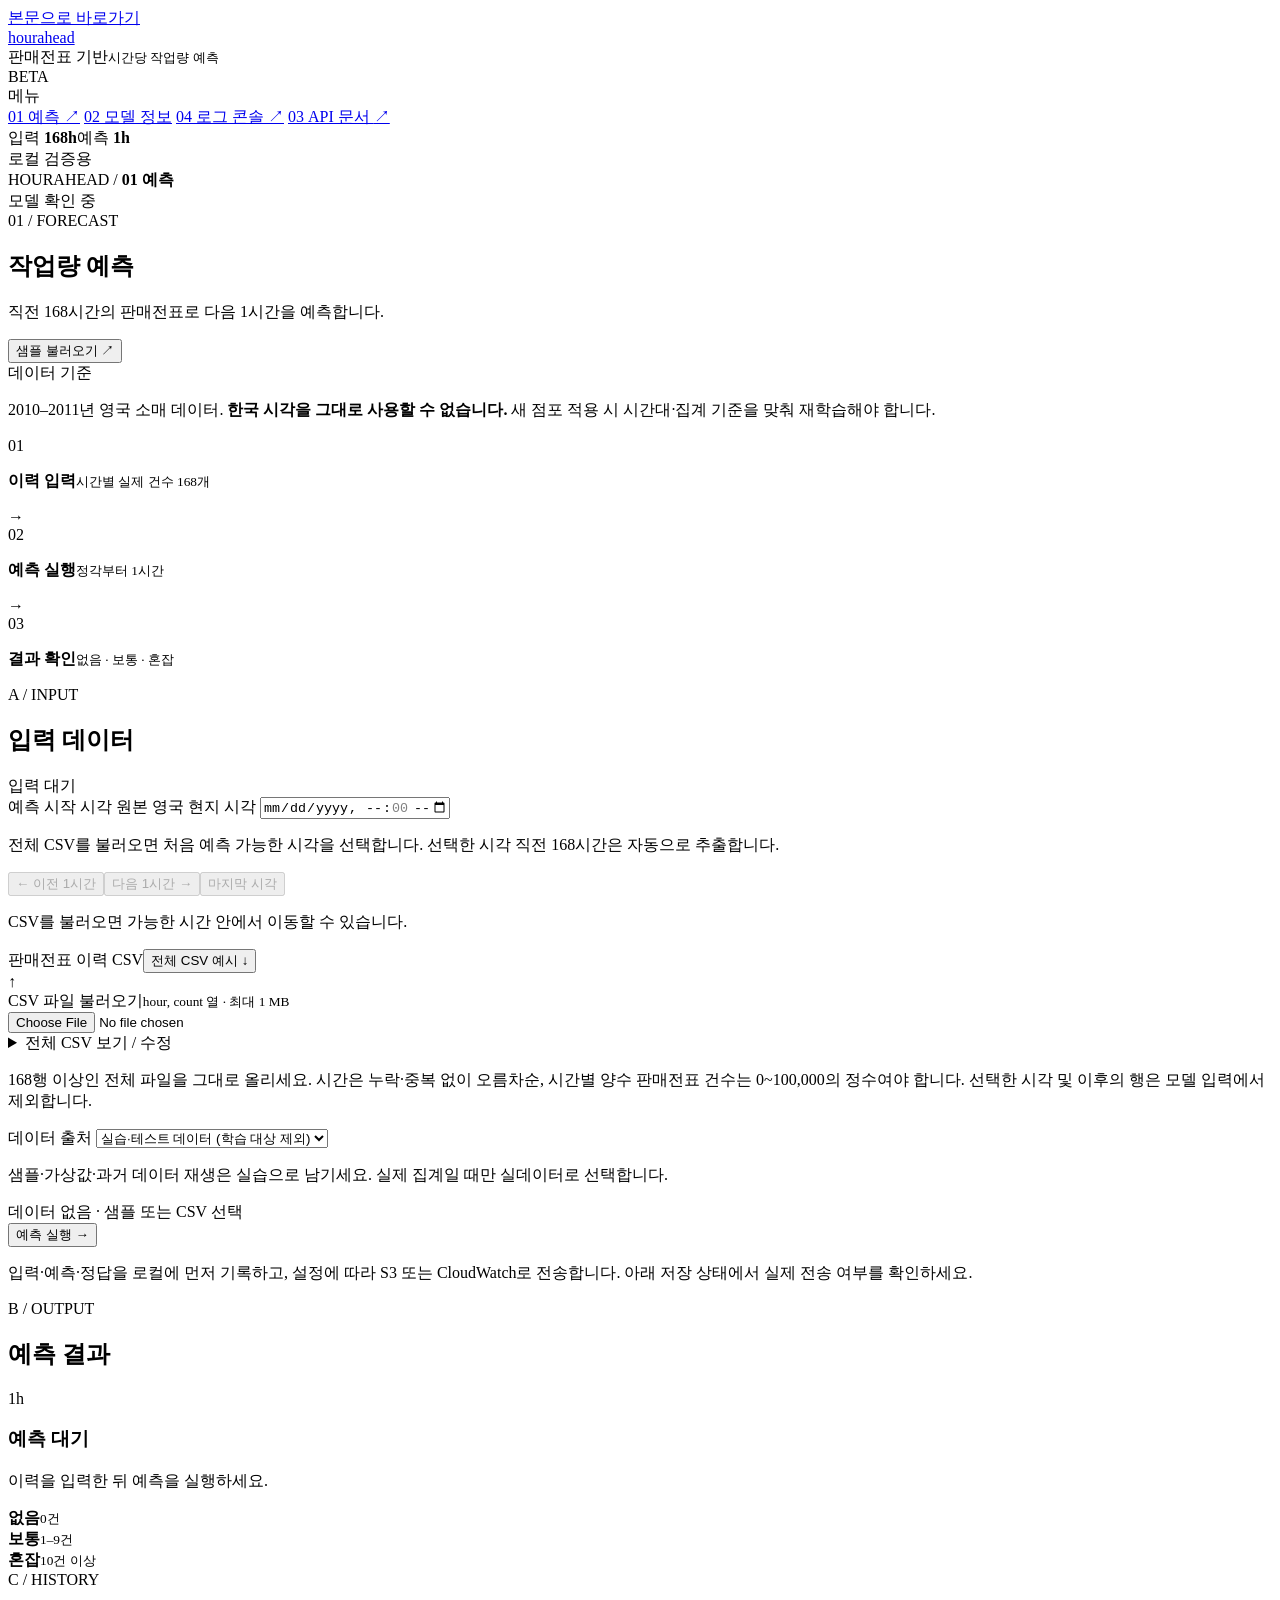
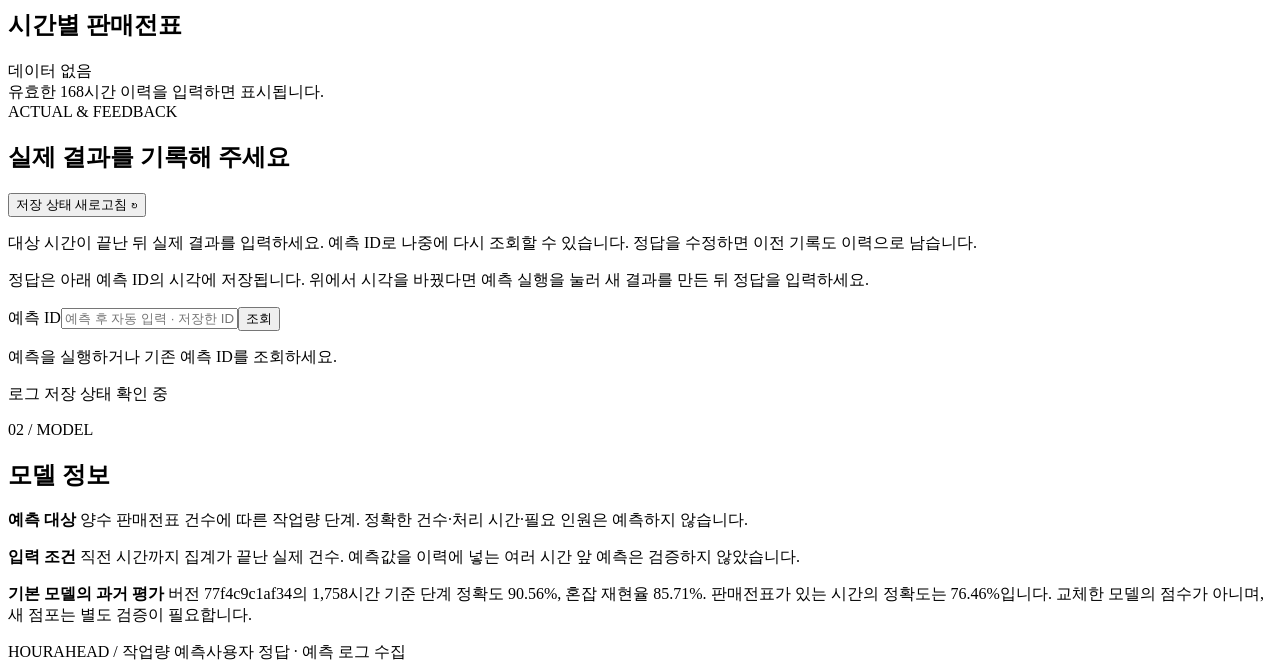
==== commit d329030b: "Merge pull request #5 from WHC-MTSC/feature/service-handoff 전체 CSV 시각 탐색·정답 기록 개선과 Windows 배포 검증" ====
--- a/workload/static/index.html
+++ b/workload/static/index.html
@@ -46,20 +46,25 @@
           <form id="forecast-form">
             <label class="field-label" for="target-hour">예측 시작 시각 <span>원본 영국 현지 시각</span></label>
             <input id="target-hour" name="target_hour" type="datetime-local" step="3600" min="0001-01-08T00:00" max="9999-12-31T23:00" required aria-describedby="target-help">
-            <p id="target-help" class="field-help">정각만 입력 가능. 해당 시각부터 1시간을 예측합니다.</p>
-            <div class="label-row"><label class="field-label" for="history">직전 168시간 이력</label><button id="download-example" type="button" class="text-button">CSV 예시 ↓</button></div>
+            <p id="target-help" class="field-help">전체 CSV를 불러오면 처음 예측 가능한 시각을 선택합니다. 선택한 시각 직전 168시간은 자동으로 추출합니다.</p>
+            <div class="hour-navigation" role="group" aria-label="예측 시각 이동"><button id="previous-hour" type="button" disabled>← 이전 1시간</button><button id="next-hour" type="button" disabled>다음 1시간 →</button><button id="latest-hour" type="button" disabled>마지막 시각</button></div>
+            <p id="navigation-note" class="field-help">CSV를 불러오면 가능한 시간 안에서 이동할 수 있습니다.</p>
+            <div class="label-row"><label class="field-label" for="history">판매전표 이력 CSV</label><button id="download-example" type="button" class="text-button">전체 CSV 예시 ↓</button></div>
             <div class="upload-box"><span class="upload-icon" aria-hidden="true">↑</span><div><label for="csv-file">CSV 파일 불러오기</label><small id="file-name">hour, count 열 · 최대 1 MB</small></div><input id="csv-file" type="file" accept=".csv,text/csv" aria-label="판매전표 CSV 파일 선택"></div>
-            <details id="csv-editor"><summary>직접 입력 / 수정</summary><textarea id="history" spellcheck="false" aria-label="판매전표 CSV 내용" aria-describedby="csv-help" placeholder="hour,count&#10;2011-09-20T06:00:00,0&#10;2011-09-20T07:00:00,0&#10;…" rows="7"></textarea></details>
-            <p id="csv-help" class="field-help">168시간 전부터 1시간 전까지 오름차순. 누락·중복 없이, 건수는 0~100,000의 정수로 입력합니다.</p>
+            <details id="csv-editor"><summary>전체 CSV 보기 / 수정</summary><textarea id="history" spellcheck="false" aria-label="판매전표 CSV 내용" aria-describedby="csv-help" placeholder="hour,count&#10;2011-09-20T06:00:00,0&#10;2011-09-20T07:00:00,0&#10;…" rows="7"></textarea></details>
+            <p id="csv-help" class="field-help">168행 이상인 전체 파일을 그대로 올리세요. 시간은 누락·중복 없이 오름차순, 시간별 양수 판매전표 건수는 0~100,000의 정수여야 합니다. 선택한 시각 및 이후의 행은 모델 입력에서 제외합니다.</p>
+            <label class="field-label" for="data-source">데이터 출처</label>
+            <select id="data-source" class="data-source-select" aria-describedby="source-help"><option value="demo" selected>실습·테스트 데이터 (학습 대상 제외)</option><option value="user">확인된 실제 판매 집계</option></select>
+            <p id="source-help" class="field-help">샘플·가상값·과거 데이터 재생은 실습으로 남기세요. 실제 집계일 때만 실데이터로 선택합니다.</p>
             <div id="input-status" class="input-status" role="status">데이터 없음 · 샘플 또는 CSV 선택</div>
             <div id="form-error" class="error-message" role="alert" hidden></div>
             <button id="predict-button" type="submit" class="button primary">예측 실행 <span aria-hidden="true">→</span></button>
-            <p class="privacy-note">입력·예측·정답을 기록합니다. S3 연결 전에는 로컬에 보관합니다.</p>
+            <p class="privacy-note">입력·예측·정답을 로컬에 먼저 기록하고, 설정에 따라 S3 또는 CloudWatch로 전송합니다. 아래 저장 상태에서 실제 전송 여부를 확인하세요.</p>
           </form>
         </section>
         <section class="card result-card" aria-labelledby="result-title">
           <div class="card-heading"><div><span class="section-kicker">B / OUTPUT</span><h2 id="result-title">예측 결과</h2></div><span class="tag dark">1h</span></div>
-          <div id="result-empty" class="result-empty"><div class="empty-art" aria-hidden="true"><span></span><span></span><span></span></div><h3>결과 없음</h3><p>이력을 입력한 뒤 예측을 실행하세요.</p></div>
+          <div id="result-empty" class="result-empty"><div class="empty-art" aria-hidden="true"><span></span><span></span><span></span></div><h3 id="result-empty-title">예측 대기</h3><p id="result-empty-message">이력을 입력한 뒤 예측을 실행하세요.</p></div>
           <div id="result" hidden aria-live="polite" aria-atomic="true">
             <p id="result-period" class="result-period"></p><div class="stage-line"><h3 id="result-stage"></h3><span id="result-range" class="stage-range"></span></div>
             <p id="result-action" class="result-action"></p>
@@ -74,6 +79,7 @@
       <section class="card feedback-card" aria-labelledby="feedback-title">
         <div class="card-heading"><div><span class="section-kicker">ACTUAL &amp; FEEDBACK</span><h2 id="feedback-title">실제 결과를 기록해 주세요</h2></div><button id="refresh-logs" class="text-button" type="button">저장 상태 새로고침 ↻</button></div>
         <p class="field-help">대상 시간이 끝난 뒤 실제 결과를 입력하세요. 예측 ID로 나중에 다시 조회할 수 있습니다. 정답을 수정하면 이전 기록도 이력으로 남습니다.</p>
+        <p class="field-help">정답은 아래 예측 ID의 시각에 저장됩니다. 위에서 시각을 바꿨다면 예측 실행을 눌러 새 결과를 만든 뒤 정답을 입력하세요.</p>
         <form id="prediction-lookup" class="lookup-row"><label for="prediction-id" class="field-label">예측 ID</label><input id="prediction-id" type="text" required autocomplete="off" placeholder="예측 후 자동 입력 · 저장한 ID로 다시 조회" pattern="[0-9a-fA-F]{8}-[0-9a-fA-F]{4}-[0-9a-fA-F]{4}-[0-9a-fA-F]{4}-[0-9a-fA-F]{12}"><button id="lookup-button" class="button secondary" type="submit">조회</button></form>
         <p id="feedback-context" class="field-help">예측을 실행하거나 기존 예측 ID를 조회하세요.</p><p id="prediction-delivery" class="field-help"></p>
         <form id="feedback-form" hidden>
@@ -87,7 +93,7 @@
         </form>
         <div id="feedback-error" class="error-message" role="alert" hidden></div><p id="feedback-result" class="feedback-result" role="status"></p><p id="log-summary" class="log-summary" role="status">로그 저장 상태 확인 중</p>
       </section>
-      <section id="guide" class="guide"><div><span class="section-kicker">02 / MODEL</span><h2>모델 정보</h2></div><div class="guide-copy"><p><strong>예측 대상</strong> 양수 판매전표 건수에 따른 작업량 단계. 정확한 건수·처리 시간·필요 인원은 예측하지 않습니다.</p><p><strong>입력 조건</strong> 직전 시간까지 집계가 끝난 실제 건수. 예측값을 이력에 넣는 여러 시간 앞 예측은 검증하지 않았습니다.</p><p><strong>과거 평가</strong> 1,758시간 기준 단계 정확도 90.56%, 혼잡 재현율 85.71%. 주문이 있는 시간의 정확도는 76.46%입니다. 새 점포는 별도 검증이 필요합니다.</p></div></section>
+      <section id="guide" class="guide"><div><span class="section-kicker">02 / MODEL</span><h2>모델 정보</h2></div><div class="guide-copy"><p><strong>예측 대상</strong> 양수 판매전표 건수에 따른 작업량 단계. 정확한 건수·처리 시간·필요 인원은 예측하지 않습니다.</p><p><strong>입력 조건</strong> 직전 시간까지 집계가 끝난 실제 건수. 예측값을 이력에 넣는 여러 시간 앞 예측은 검증하지 않았습니다.</p><p><strong>기본 모델의 과거 평가</strong> 버전 77f4c9c1af34의 1,758시간 기준 단계 정확도 90.56%, 혼잡 재현율 85.71%. 판매전표가 있는 시간의 정확도는 76.46%입니다. 교체한 모델의 점수가 아니며, 새 점포는 별도 검증이 필요합니다.</p></div></section>
       <footer><span>HOURAHEAD <span class="footer-separator">/</span> 작업량 예측</span><span>사용자 정답 · 예측 로그 수집</span></footer>
       <noscript><p class="error-message">이 화면에서 예측하려면 JavaScript를 활성화하세요. API는 /docs에서 확인할 수 있습니다.</p></noscript>
     </main>
